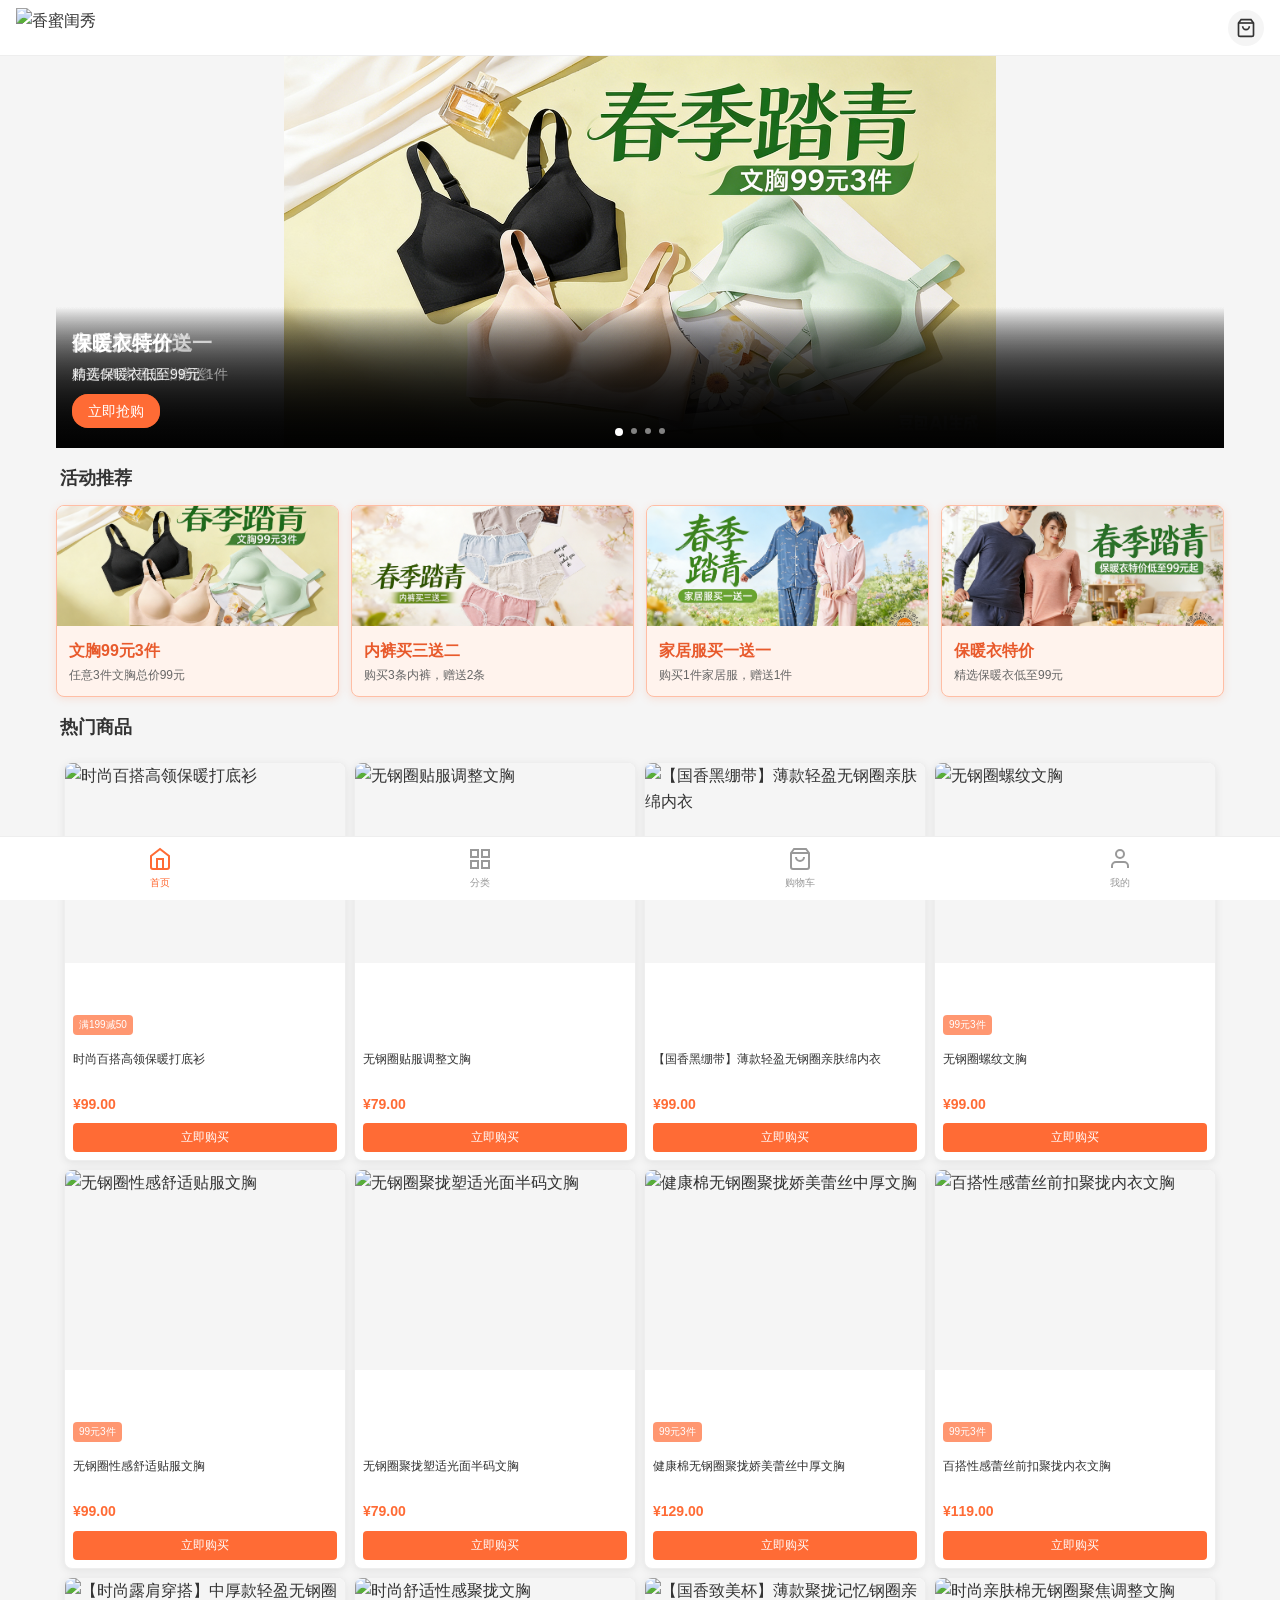
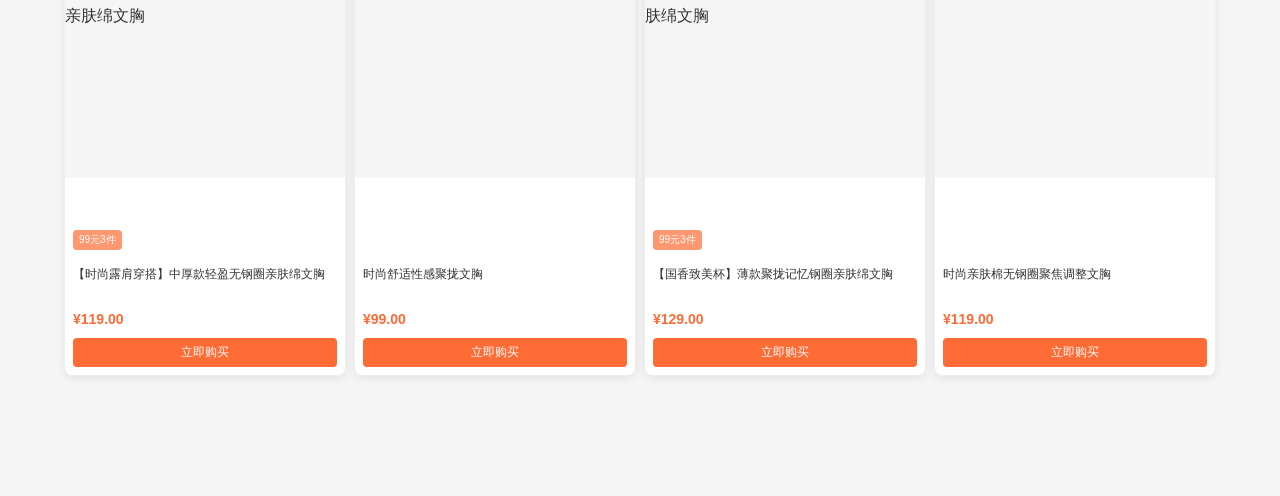
==== index.html @ a00ebb27 "新建项目 新建项目" ====
<!DOCTYPE html>
<html lang="zh-CN">
<head>
  <meta charset="UTF-8">
  <meta name="viewport" content="width=device-width, initial-scale=1.0">
  <title>香蜜闺秀 - 线上商场</title>
  <link rel="icon" href="goso_img/favicon.ico">
  <link rel="stylesheet" href="css/common.css">
</head>
<body>
  <nav class="top-nav">
    <img src="goso_img/logo.jpg" alt="香蜜闺秀" class="logo">
    <div class="cart-btn" onclick="navigateTo('cart')">
      <svg width="20" height="20" viewBox="0 0 24 24" fill="none" stroke="currentColor" stroke-width="2">
        <path d="M6 2L3 6v14a2 2 0 0 0 2 2h14a2 2 0 0 0 2-2V6l-3-4z"></path>
        <line x1="3" y1="6" x2="21" y2="6"></line>
        <path d="M16 10a4 4 0 0 1-8 0"></path>
      </svg>
      <span class="badge" style="display: none;">0</span>
    </div>
  </nav>

  <div class="container" style="margin-top: 48px; margin-bottom: 56px;">
    <div class="carousel">
      <div class="carousel-inner">
        <div class="carousel-item">
          <img src="carousel/文胸.png" alt="文胸99元3件">
          <div class="carousel-overlay">
            <div class="carousel-title">文胸99元3件</div>
            <div class="carousel-desc">任意3件文胸总价99元</div>
            <div class="carousel-btn">立即抢购</div>
          </div>
        </div>
        <div class="carousel-item">
          <img src="carousel/内裤.png" alt="内裤买三送二">
          <div class="carousel-overlay">
            <div class="carousel-title">内裤买三送二</div>
            <div class="carousel-desc">购买3条内裤，赠送2条</div>
            <div class="carousel-btn">立即抢购</div>
          </div>
        </div>
        <div class="carousel-item">
          <img src="carousel/家居服.png" alt="家居服买一送一">
          <div class="carousel-overlay">
            <div class="carousel-title">家居服买一送一</div>
            <div class="carousel-desc">购买1件家居服，赠送1件</div>
            <div class="carousel-btn">立即抢购</div>
          </div>
        </div>
        <div class="carousel-item">
          <img src="carousel/保暖衣.png" alt="保暖衣特价">
          <div class="carousel-overlay">
            <div class="carousel-title">保暖衣特价</div>
            <div class="carousel-desc">精选保暖衣低至99元</div>
            <div class="carousel-btn">立即抢购</div>
          </div>
        </div>
      </div>
      <div class="carousel-indicators">
        <div class="carousel-indicator active" data-index="0"></div>
        <div class="carousel-indicator" data-index="1"></div>
        <div class="carousel-indicator" data-index="2"></div>
        <div class="carousel-indicator" data-index="3"></div>
      </div>
    </div>

    <h2 class="section-title">活动推荐</h2>
    <div class="activity-grid">
      <div class="activity-card" onclick="navigateTo('category')">
        <img src="carousel/文胸.png" alt="文胸99元3件">
        <div class="activity-info">
          <div class="activity-name">文胸99元3件</div>
          <div class="activity-desc">任意3件文胸总价99元</div>
        </div>
      </div>
      <div class="activity-card" onclick="navigateTo('category')">
        <img src="carousel/内裤.png" alt="内裤买三送二">
        <div class="activity-info">
          <div class="activity-name">内裤买三送二</div>
          <div class="activity-desc">购买3条内裤，赠送2条</div>
        </div>
      </div>
      <div class="activity-card" onclick="navigateTo('category')">
        <img src="carousel/家居服.png" alt="家居服买一送一">
        <div class="activity-info">
          <div class="activity-name">家居服买一送一</div>
          <div class="activity-desc">购买1件家居服，赠送1件</div>
        </div>
      </div>
      <div class="activity-card" onclick="navigateTo('category')">
        <img src="carousel/保暖衣.png" alt="保暖衣特价">
        <div class="activity-info">
          <div class="activity-name">保暖衣特价</div>
          <div class="activity-desc">精选保暖衣低至99元</div>
        </div>
      </div>
    </div>

    <h2 class="section-title">热门商品</h2>
    <div class="product-grid" id="hot-products"></div>
  </div>

  <nav class="bottom-nav">
    <div class="nav-item active" data-page="index" onclick="navigateTo('index')">
      <svg class="icon" viewBox="0 0 24 24" fill="none" stroke="currentColor" stroke-width="2">
        <path d="M3 9l9-7 9 7v11a2 2 0 0 1-2 2H5a2 2 0 0 1-2-2z"></path>
        <polyline points="9 22 9 12 15 12 15 22"></polyline>
      </svg>
      <span class="text">首页</span>
    </div>
    <div class="nav-item" data-page="category" onclick="navigateTo('category')">
      <svg class="icon" viewBox="0 0 24 24" fill="none" stroke="currentColor" stroke-width="2">
        <rect x="3" y="3" width="7" height="7"></rect>
        <rect x="14" y="3" width="7" height="7"></rect>
        <rect x="14" y="14" width="7" height="7"></rect>
        <rect x="3" y="14" width="7" height="7"></rect>
      </svg>
      <span class="text">分类</span>
    </div>
    <div class="nav-item" data-page="cart" onclick="navigateTo('cart')">
      <svg class="icon" viewBox="0 0 24 24" fill="none" stroke="currentColor" stroke-width="2">
        <path d="M6 2L3 6v14a2 2 0 0 0 2 2h14a2 2 0 0 0 2-2V6l-3-4z"></path>
        <line x1="3" y1="6" x2="21" y2="6"></line>
        <path d="M16 10a4 4 0 0 1-8 0"></path>
      </svg>
      <span class="text">购物车</span>
    </div>
    <div class="nav-item" data-page="member" onclick="navigateTo('member')">
      <svg class="icon" viewBox="0 0 24 24" fill="none" stroke="currentColor" stroke-width="2">
        <path d="M20 21v-2a4 4 0 0 0-4-4H8a4 4 0 0 0-4 4v2"></path>
        <circle cx="12" cy="7" r="4"></circle>
      </svg>
      <span class="text">我的</span>
    </div>
  </nav>

  <script src="js/common.js"></script>
  <script>
    document.addEventListener('DOMContentLoaded', function() {
      const hotProductsContainer = document.getElementById('hot-products');
      const allProducts = getAllProducts();
      const tags = ['99元3件', '热销', '买一送一', '买三送二', '特价', '新品', '限时优惠', '推荐'];
      
      const hotProducts = allProducts.sort(() => 0.5 - Math.random()).slice(0, 12);
      
      hotProducts.forEach(product => {
        const hasActivity = Math.random() < 0.7;
        const activityTag = hasActivity ? `<span class="activity-tag">${getActivityTag(product.category)}</span>` : '';
        
        const productCard = document.createElement('div');
        productCard.className = 'product-card';
        productCard.innerHTML = `
          <div class="product-image-wrapper">
            <img src="${product.image}" alt="${product.name}" class="product-image">
            ${activityTag}
          </div>
          <div class="product-info">
            <div class="product-name">${product.name}</div>
            <div class="product-bottom">
              <div class="product-price">¥${product.price.toFixed(2)}</div>
              <button class="buy-btn" onclick="event.stopPropagation(); addToCart('${product.id}')">立即购买</button>
            </div>
          </div>
        `;
        productCard.addEventListener('click', () => showToast('商品详情功能开发中'));
        hotProductsContainer.appendChild(productCard);
      });
    });

    function getActivityTag(category) {
      const tags = {
        '文胸': '99元3件',
        '家居服': '买一送一',
        '内裤': '买三送二',
        '保暖衣': '满199减50'
      };
      return tags[category] || '热销';
    }

    function addToCart(productId) {
      const product = getAllProducts().find(p => p.id === productId);
      if (product) {
        addToCartCommon(product);
        showToast('已添加到购物车');
      }
    }
  </script>
</body>
</html>
---- css/common.css ----
* {
  margin: 0;
  padding: 0;
  box-sizing: border-box;
}

body {
  font-family: -apple-system, BlinkMacSystemFont, 'Segoe UI', 'PingFang SC', 'Microsoft YaHei', sans-serif;
  background-color: #f5f5f5;
  color: #333;
  line-height: 1.6;
  padding-bottom: 56px;
}

a {
  text-decoration: none;
  color: inherit;
}

img {
  max-width: 100%;
  height: auto;
  display: block;
}

.container {
  max-width: 1200px;
  margin: 0 auto;
  padding: 0 12px;
}

.top-nav {
  position: fixed;
  top: 0;
  left: 0;
  right: 0;
  height: 48px;
  background: #fff;
  border-bottom: 1px solid #eee;
  z-index: 1000;
  display: flex;
  align-items: center;
  justify-content: space-between;
  padding: 0 12px;
}

.top-nav .logo {
  height: 32px;
  width: auto;
}

.top-nav .search-btn {
  width: 36px;
  height: 36px;
  display: flex;
  align-items: center;
  justify-content: center;
  border-radius: 50%;
  background: #f5f5f5;
  cursor: pointer;
}

.top-nav .cart-btn {
  width: 36px;
  height: 36px;
  display: flex;
  align-items: center;
  justify-content: center;
  border-radius: 50%;
  background: #f5f5f5;
  cursor: pointer;
  position: relative;
}

.top-nav .cart-btn .badge {
  position: absolute;
  top: -4px;
  right: -4px;
  min-width: 16px;
  height: 16px;
  background: #f44336;
  color: #fff;
  font-size: 10px;
  font-weight: 600;
  border-radius: 8px;
  display: flex;
  align-items: center;
  justify-content: center;
  padding: 0 4px;
}

.bottom-nav {
  position: fixed;
  bottom: 0;
  left: 0;
  right: 0;
  height: 56px;
  background: #fff;
  border-top: 1px solid #eee;
  z-index: 1000;
  display: flex;
  align-items: center;
  padding-bottom: env(safe-area-inset-bottom);
}

.bottom-nav .nav-item {
  flex: 1;
  display: flex;
  flex-direction: column;
  align-items: center;
  justify-content: center;
  height: 100%;
  cursor: pointer;
  color: #999;
  transition: all 0.3s;
}

.bottom-nav .nav-item.active {
  color: #ff6b35;
}

.bottom-nav .nav-item .icon {
  width: 24px;
  height: 24px;
  margin-bottom: 4px;
}

.bottom-nav .nav-item .text {
  font-size: 10px;
  font-weight: 400;
}

.carousel {
  position: relative;
  width: 100%;
  height: 200px;
  overflow: hidden;
  margin-bottom: 16px;
}

.carousel .carousel-inner {
  display: flex;
  transition: transform 0.3s ease;
}

.carousel .carousel-item {
  min-width: 100%;
  height: 200px;
}

.carousel .carousel-item img {
  width: 100%;
  height: 100%;
  object-fit: contain;
}

.carousel .carousel-overlay {
  position: absolute;
  bottom: 0;
  left: 0;
  right: 0;
  background: linear-gradient(to top, rgba(0, 0, 0, 0.7), transparent);
  padding: 20px 16px;
  color: #fff;
}

.carousel .carousel-title {
  font-size: 20px;
  font-weight: 600;
  margin-bottom: 4px;
}

.carousel .carousel-desc {
  font-size: 14px;
  margin-bottom: 8px;
  opacity: 0.9;
}

.carousel .carousel-btn {
  display: inline-block;
  padding: 6px 16px;
  background: #ff6b35;
  color: #fff;
  border: none;
  border-radius: 16px;
  font-size: 14px;
  font-weight: 500;
  cursor: pointer;
  transition: background 0.3s;
}

.carousel .carousel-btn:hover {
  background: #e85a2c;
}

.carousel .carousel-indicators {
  position: absolute;
  bottom: 12px;
  left: 50%;
  transform: translateX(-50%);
  display: flex;
  gap: 8px;
}

.carousel .carousel-indicator {
  width: 6px;
  height: 6px;
  border-radius: 50%;
  background: rgba(255, 255, 255, 0.5);
  cursor: pointer;
  transition: all 0.3s;
}

.carousel .carousel-indicator.active {
  width: 8px;
  height: 8px;
  background: #fff;
}

.section-title {
  font-size: 18px;
  font-weight: 600;
  color: #333;
  margin: 16px 0 12px;
  padding: 0 4px;
}

.activity-grid {
  display: grid;
  grid-template-columns: repeat(2, 1fr);
  gap: 12px;
  margin-bottom: 16px;
}

.activity-card {
  background: #fff3ed;
  border: 1px solid #ffbea5;
  border-radius: 8px;
  overflow: hidden;
  box-shadow: 0 2px 8px rgba(255, 107, 53, 0.15);
  cursor: pointer;
  transition: all 0.3s;
}

.activity-card:active {
  transform: scale(0.98);
}

.activity-card img {
  width: 100%;
  height: 120px;
  object-fit: cover;
}

.activity-card .activity-info {
  padding: 12px;
}

.activity-card .activity-name {
  font-size: 16px;
  font-weight: 600;
  color: #e85a2c;
  margin-bottom: 4px;
}

.activity-card .activity-desc {
  font-size: 12px;
  color: #666;
  line-height: 1.4;
}

.product-grid {
  flex: 1;
  overflow-y: auto;
  padding: 8px;
  display: grid;
  grid-template-columns: repeat(4, 1fr);
  gap: 8px;
  margin-bottom: 16px;
}

.product-card {
  background: #fff;
  border: 1px solid #eee;
  border-radius: 8px;
  overflow: hidden;
  box-shadow: 0 2px 8px rgba(0, 0, 0, 0.08);
  cursor: pointer;
  transition: all 0.3s;
  display: flex;
  flex-direction: column;
}

.product-card:active {
  transform: scale(0.98);
}

.product-card .product-image {
  width: 100%;
  aspect-ratio: 1 / 1;
  min-height: 120px;
  object-fit: cover;
  background: #f5f5f5;
  flex-shrink: 0;
}

.product-card .product-image-wrapper {
  position: relative;
  width: 100%;
  aspect-ratio: 1 / 1;
  min-height: 120px;
  overflow: hidden;
}

.product-card .product-info {
  padding: 8px;
  display: flex;
  flex-direction: column;
  gap: 8px;
  flex: 1;
}

.product-card .product-name {
  font-size: 12px;
  color: #333;
  display: -webkit-box;
  -webkit-line-clamp: 2;
  -webkit-box-orient: vertical;
  overflow: hidden;
  line-height: 1.4;
  min-height: 34px;
}

.product-card .activity-tag {
  position: absolute;
  bottom: 8px;
  left: 8px;
  display: inline-block;
  background: rgba(255, 107, 53, 0.7);
  color: #fff;
  font-size: 10px;
  font-weight: 500;
  padding: 2px 6px;
  border-radius: 4px;
}

.product-card .product-bottom {
  display: flex;
  flex-direction: column;
  gap: 8px;
  margin-top: auto;
}

.product-card .product-price {
  font-size: 14px;
  font-weight: 600;
  color: #ff6b35;
}

.product-card .buy-btn {
  padding: 6px 12px;
  background: #ff6b35;
  color: #fff;
  border: none;
  border-radius: 4px;
  font-size: 12px;
  font-weight: 500;
  cursor: pointer;
  white-space: nowrap;
  width: 100%;
}

.product-card .buy-btn:active {
  transform: scale(0.98);
}

.category-tabs {
  display: flex;
  overflow-x: auto;
  background: #fff;
  padding: 12px 12px 0;
  border-bottom: 1px solid #eee;
  margin-bottom: 12px;
  scrollbar-width: none;
}

.category-tabs::-webkit-scrollbar {
  display: none;
}

.category-tab {
  flex-shrink: 0;
  padding: 8px 16px;
  font-size: 14px;
  color: #666;
  border-radius: 20px;
  cursor: pointer;
  margin-right: 8px;
  transition: all 0.3s;
}

.category-tab.active {
  background: #ff6b35;
  color: #fff;
}

.filter-bar {
  background: #fff;
  padding: 12px;
  display: flex;
  gap: 8px;
  margin-bottom: 12px;
  flex-wrap: wrap;
}

.filter-btn {
  padding: 6px 12px;
  background: #f5f5f5;
  color: #666;
  border: none;
  border-radius: 16px;
  font-size: 12px;
  cursor: pointer;
  transition: all 0.3s;
}

.filter-btn.active {
  background: #ff6b35;
  color: #fff;
}

.cart-item {
  background: #fff;
  border-radius: 8px;
  padding: 12px;
  margin-bottom: 12px;
  display: flex;
  gap: 12px;
  box-shadow: 0 2px 8px rgba(0, 0, 0, 0.08);
}

.cart-item .cart-image {
  width: 80px;
  height: 80px;
  border-radius: 8px;
  object-fit: cover;
  background: #f5f5f5;
}

.cart-item .cart-info {
  flex: 1;
  display: flex;
  flex-direction: column;
}

.cart-item .cart-name {
  font-size: 14px;
  color: #333;
  margin-bottom: 8px;
  display: -webkit-box;
  -webkit-line-clamp: 2;
  -webkit-box-orient: vertical;
  overflow: hidden;
  line-height: 1.4;
}

.cart-item .cart-price {
  font-size: 16px;
  font-weight: 600;
  color: #ff6b35;
  margin-bottom: 8px;
}

.cart-item .cart-actions {
  display: flex;
  justify-content: space-between;
  align-items: center;
}

.cart-item .quantity-control {
  display: flex;
  align-items: center;
  gap: 8px;
}

.cart-item .quantity-btn {
  width: 28px;
  height: 28px;
  border: 1px solid #ddd;
  background: #fff;
  border-radius: 4px;
  font-size: 16px;
  cursor: pointer;
  display: flex;
  align-items: center;
  justify-content: center;
  color: #666;
}

.cart-item .quantity-display {
  font-size: 14px;
  color: #333;
  min-width: 32px;
  text-align: center;
}

.cart-item .delete-btn {
  width: 28px;
  height: 28px;
  border: none;
  background: #f44336;
  border-radius: 4px;
  color: #fff;
  font-size: 14px;
  cursor: pointer;
  display: flex;
  align-items: center;
  justify-content: center;
}

.cart-summary {
  background: #fff;
  border-radius: 8px;
  padding: 16px;
  margin-bottom: 16px;
  box-shadow: 0 2px 8px rgba(0, 0, 0, 0.08);
}

.cart-summary .summary-row {
  display: flex;
  justify-content: space-between;
  margin-bottom: 8px;
  font-size: 14px;
  color: #666;
}

.cart-summary .summary-row.total {
  font-size: 16px;
  font-weight: 600;
  color: #333;
  margin-top: 12px;
  padding-top: 12px;
  border-top: 1px solid #eee;
}

.cart-summary .summary-row.total .price {
  color: #ff6b35;
  font-size: 20px;
}

.checkout-btn {
  width: 100%;
  height: 48px;
  background: #ff6b35;
  color: #fff;
  border: none;
  border-radius: 6px;
  font-size: 16px;
  font-weight: 500;
  cursor: pointer;
  box-shadow: 0 2px 8px rgba(255, 107, 53, 0.3);
  transition: all 0.3s;
}

.checkout-btn:active {
  background: #e85a2c;
  transform: scale(0.98);
}

.checkout-btn:disabled {
  background: #ffbea5;
  cursor: not-allowed;
}

.user-info {
  background: linear-gradient(135deg, #ff6b35 0%, #e85a2c 100%);
  border-radius: 8px;
  padding: 24px;
  margin: 16px 12px;
  display: flex;
  align-items: center;
  gap: 16px;
}

.user-info .avatar {
  width: 64px;
  height: 64px;
  border-radius: 50%;
  background: #fff;
  display: flex;
  align-items: center;
  justify-content: center;
  font-size: 24px;
  color: #ff6b35;
}

.user-info .user-details {
  flex: 1;
}

.user-info .user-name {
  font-size: 18px;
  font-weight: 600;
  color: #fff;
  margin-bottom: 4px;
}

.user-info .user-level {
  font-size: 14px;
  color: rgba(255, 255, 255, 0.9);
}

.menu-grid {
  display: grid;
  grid-template-columns: repeat(4, 1fr);
  gap: 12px;
  padding: 0 12px;
  margin-bottom: 16px;
}

.menu-item {
  background: #fff;
  border-radius: 8px;
  padding: 16px 8px;
  text-align: center;
  cursor: pointer;
  transition: all 0.3s;
  box-shadow: 0 2px 8px rgba(0, 0, 0, 0.08);
}

.menu-item:active {
  transform: scale(0.98);
}

.menu-item .menu-icon {
  width: 32px;
  height: 32px;
  margin: 0 auto 8px;
  color: #ff6b35;
}

.menu-item .menu-text {
  font-size: 12px;
  color: #333;
}

.order-list {
  padding: 0 12px;
}

.order-item {
  background: #fff;
  border-radius: 8px;
  padding: 12px;
  margin-bottom: 12px;
  box-shadow: 0 2px 8px rgba(0, 0, 0, 0.08);
}

.order-item .order-header {
  display: flex;
  justify-content: space-between;
  align-items: center;
  margin-bottom: 12px;
  padding-bottom: 12px;
  border-bottom: 1px solid #eee;
}

.order-item .order-id {
  font-size: 12px;
  color: #999;
}

.order-item .order-status {
  font-size: 12px;
  padding: 2px 8px;
  border-radius: 4px;
}

.order-item .order-status.pending {
  background: #fff3ed;
  color: #ff6b35;
}

.order-item .order-status.completed {
  background: #e8f5e9;
  color: #4caf50;
}

.order-item .order-status.cancelled {
  background: #ffebee;
  color: #f44336;
}

.order-item .order-products {
  display: flex;
  gap: 8px;
  margin-bottom: 12px;
}

.order-item .order-product {
  width: 60px;
  height: 60px;
  border-radius: 4px;
  object-fit: cover;
  background: #f5f5f5;
}

.order-item .order-footer {
  display: flex;
  justify-content: space-between;
  align-items: center;
}

.order-item .order-amount {
  font-size: 16px;
  font-weight: 600;
  color: #ff6b35;
}

.order-item .order-actions {
  display: flex;
  gap: 8px;
}

.order-item .order-btn {
  padding: 6px 12px;
  background: #f5f5f5;
  color: #666;
  border: none;
  border-radius: 4px;
  font-size: 12px;
  cursor: pointer;
}

.order-item .order-btn.primary {
  background: #ff6b35;
  color: #fff;
}

.empty-state {
  text-align: center;
  padding: 48px 24px;
}

.empty-state .empty-icon {
  width: 80px;
  height: 80px;
  margin: 0 auto 16px;
  color: #ccc;
}

.empty-state .empty-text {
  font-size: 14px;
  color: #999;
  margin-bottom: 16px;
}

.empty-state .empty-btn {
  padding: 12px 24px;
  background: #ff6b35;
  color: #fff;
  border: none;
  border-radius: 6px;
  font-size: 14px;
  font-weight: 500;
  cursor: pointer;
}

.toast {
  position: fixed;
  bottom: 100px;
  left: 50%;
  transform: translateX(-50%);
  background: rgba(0, 0, 0, 0.8);
  color: #fff;
  padding: 12px 24px;
  border-radius: 8px;
  font-size: 14px;
  z-index: 2000;
  animation: fadeIn 0.3s ease;
}

@keyframes fadeIn {
  from {
    opacity: 0;
    transform: translateX(-50%) translateY(10px);
  }
  to {
    opacity: 1;
    transform: translateX(-50%) translateY(0);
  }
}

.loading {
  text-align: center;
  padding: 24px;
  color: #999;
  font-size: 14px;
}

@media (min-width: 768px) {
  .container {
    padding: 0 16px;
  }
  
  .top-nav {
    height: 56px;
    padding: 0 16px;
  }
  
  .top-nav .logo {
    height: 40px;
  }
  
  .bottom-nav {
    height: 64px;
  }
  
  .carousel {
    height: 300px;
  }
  
  .carousel .carousel-item {
    height: 300px;
  }
  
  .activity-grid {
    grid-template-columns: repeat(4, 1fr);
  }
  
  .product-grid {
    grid-template-columns: repeat(4, 1fr);
  }
  
  .product-card .product-image {
    height: 200px;
  }
}

@media (min-width: 1024px) {
  .container {
    max-width: 1200px;
  }
  
  .carousel {
    height: 400px;
  }
  
  .carousel .carousel-item {
    height: 400px;
  }
}

.member-header {
  background: linear-gradient(135deg, #ff6b35 0%, #e85a2c 100%);
  border-radius: 8px;
  padding: 24px;
  margin: 16px 12px;
  display: flex;
  align-items: center;
  gap: 16px;
}

.member-header .avatar {
  width: 64px;
  height: 64px;
  border-radius: 50%;
  background: #fff;
  display: flex;
  align-items: center;
  justify-content: center;
  font-size: 24px;
  color: #ff6b35;
}

.member-header .member-info {
  flex: 1;
}

.member-header .member-name {
  font-size: 18px;
  font-weight: 600;
  color: #fff;
  margin-bottom: 8px;
}

.member-header .member-level {
  font-size: 14px;
  color: rgba(255, 255, 255, 0.9);
  margin-bottom: 12px;
}

.member-header .level-progress {
  background: rgba(255, 255, 255, 0.2);
  border-radius: 10px;
  height: 8px;
  overflow: hidden;
  margin-top: 8px;
}

.member-header .progress-bar {
  background: #fff;
  height: 100%;
  border-radius: 10px;
  transition: width 0.3s ease;
}

.member-header .upgrade-tip {
  font-size: 12px;
  color: rgba(255, 255, 255, 0.8);
  margin-top: 8px;
}

.member-assets {
  background: #fff;
  border-radius: 8px;
  padding: 16px;
  margin: 0 12px 16px;
  box-shadow: 0 2px 8px rgba(0, 0, 0, 0.08);
}

.member-assets .assets-title {
  font-size: 16px;
  font-weight: 600;
  color: #333;
  margin-bottom: 16px;
}

.member-assets .assets-grid {
  display: grid;
  grid-template-columns: repeat(4, 1fr);
  gap: 8px;
}

.member-assets .asset-item {
  text-align: center;
  padding: 12px;
  background: #f9f9f9;
  border-radius: 8px;
  cursor: pointer;
  transition: all 0.3s;
}

.member-assets .asset-item:active {
  transform: scale(0.98);
}

.member-assets .asset-icon {
  width: 36px;
  height: 36px;
  margin: 0 auto 8px;
  background: #ff6b35;
  border-radius: 50%;
  display: flex;
  align-items: center;
  justify-content: center;
  color: #fff;
  font-size: 16px;
  font-weight: 600;
}

.member-assets .asset-name {
  font-size: 12px;
  color: #666;
  margin-bottom: 4px;
}

.member-assets .asset-value {
  font-size: 16px;
  font-weight: 600;
  color: #ff6b35;
}

.coupon-countdown {
  background: linear-gradient(135deg, #ff6b35 0%, #e85a2c 100%);
  border-radius: 8px;
  padding: 12px;
  margin: 0 12px 16px;
  box-shadow: 0 2px 8px rgba(255, 107, 53, 0.3);
  display: flex;
  align-items: center;
  justify-content: space-between;
  gap: 8px;
  flex-wrap: nowrap;
}

.coupon-countdown .coupon-info {
  display: flex;
  align-items: center;
  gap: 8px;
  flex: 1;
  min-width: 0;
}

.coupon-countdown .coupon-title {
  font-size: 12px;
  font-weight: 500;
  color: #fff;
  white-space: nowrap;
  flex-shrink: 0;
}

.coupon-countdown .coupon-amount {
  font-size: 18px;
  font-weight: 700;
  color: #fff;
  white-space: nowrap;
  flex-shrink: 0;
}

.coupon-countdown .coupon-desc {
  font-size: 12px;
  color: rgba(255, 255, 255, 0.9);
  font-weight: 500;
  white-space: nowrap;
  overflow: hidden;
  text-overflow: ellipsis;
  flex: 1;
  min-width: 0;
}

.coupon-countdown #coupon-countdown {
  font-weight: 600;
  color: #fff;
  margin: 0 2px;
}

.coupon-countdown .use-btn {
  padding: 4px 12px;
  background: #fff;
  color: #ff6b35;
  border: none;
  border-radius: 4px;
  font-size: 12px;
  font-weight: 500;
  cursor: pointer;
  box-shadow: 0 2px 8px rgba(255, 255, 255, 0.3);
  white-space: nowrap;
  flex-shrink: 0;
  transition: all 0.3s;
}

.coupon-countdown .use-btn:active {
  transform: scale(0.98);
}

.member-benefits {
  background: #fff;
  border-radius: 8px;
  padding: 16px;
  margin: 0 12px 16px;
  box-shadow: 0 2px 8px rgba(0, 0, 0, 0.08);
}

.member-benefits .benefits-title {
  font-size: 16px;
  font-weight: 600;
  color: #333;
  margin-bottom: 12px;
}

.member-benefits .benefits-list {
  display: grid;
  grid-template-columns: repeat(4, 1fr);
  gap: 8px;
}

.member-benefits .benefit-item {
  display: flex;
  align-items: center;
  gap: 6px;
  padding: 10px;
  background: #f9f9f9;
  border-radius: 8px;
}

.member-benefits .benefit-icon {
  width: 20px;
  height: 20px;
  color: #ff6b35;
  flex-shrink: 0;
}

.member-benefits .benefit-text {
  font-size: 12px;
  color: #333;
  line-height: 1.2;
}

.order-tabs {
  display: flex;
  background: #fff;
  padding: 12px;
  border-bottom: 1px solid #eee;
  margin-bottom: 12px;
  overflow-x: auto;
  scrollbar-width: none;
}

.order-tabs::-webkit-scrollbar {
  display: none;
}

.order-tab {
  flex-shrink: 0;
  padding: 8px 16px;
  font-size: 14px;
  color: #666;
  border-radius: 20px;
  cursor: pointer;
  margin-right: 8px;
  transition: all 0.3s;
}

.order-tab.active {
  background: #ff6b35;
  color: #fff;
}

.signin-float-btn {
  position: fixed;
  bottom: 80px;
  right: 12px;
  width: 56px;
  height: 56px;
  background: linear-gradient(135deg, #ff6b35 0%, #e85a2c 100%);
  border-radius: 50%;
  display: flex;
  align-items: center;
  justify-content: center;
  box-shadow: 0 4px 12px rgba(255, 107, 53, 0.4);
  cursor: pointer;
  z-index: 1001;
  transition: all 0.3s;
}

.signin-float-btn:active {
  transform: scale(0.95);
}

.signin-float-btn .btn-icon {
  width: 28px;
  height: 28px;
  color: #fff;
}

.signin-float-btn .signin-text {
  font-size: 28px;
  font-weight: 600;
  color: #fff;
  line-height: 1;
}

.signin-modal {
  position: fixed;
  top: 0;
  left: 0;
  right: 0;
  bottom: 0;
  background: rgba(0, 0, 0, 0.6);
  z-index: 2000;
  display: none;
  align-items: center;
  justify-content: center;
}

.signin-modal.show {
  display: flex;
}

.signin-modal .modal-content {
  background: #fff;
  border-radius: 12px;
  width: 90%;
  max-width: 400px;
  max-height: 80vh;
  overflow-y: auto;
  box-shadow: 0 4px 20px rgba(0, 0, 0, 0.3);
}

.signin-modal .modal-header {
  padding: 16px;
  border-bottom: 1px solid #eee;
  display: flex;
  justify-content: space-between;
  align-items: center;
}

.signin-modal .modal-title {
  font-size: 18px;
  font-weight: 600;
  color: #333;
}

.signin-modal .close-btn {
  width: 32px;
  height: 32px;
  border: none;
  background: #f5f5f5;
  border-radius: 50%;
  cursor: pointer;
  display: flex;
  align-items: center;
  justify-content: center;
  color: #666;
}

.signin-modal .modal-body {
  padding: 16px;
}

.signin-modal .signin-info {
  text-align: center;
  margin-bottom: 16px;
}

.signin-modal .signin-days {
  font-size: 48px;
  font-weight: 600;
  color: #ff6b35;
  margin-bottom: 8px;
}

.signin-modal .signin-label {
  font-size: 14px;
  color: #666;
  margin-bottom: 16px;
}

.signin-modal .calendar-grid {
  display: grid;
  grid-template-columns: repeat(7, 1fr);
  gap: 8px;
  margin-bottom: 16px;
}

.signin-modal .calendar-day {
  width: 36px;
  height: 36px;
  display: flex;
  align-items: center;
  justify-content: center;
  border-radius: 50%;
  font-size: 12px;
  color: #666;
  background: #f5f5f5;
}

.signin-modal .calendar-day.signed {
  background: #ff6b35;
  color: #fff;
}

.signin-modal .calendar-day.today {
  border: 2px solid #ff6b35;
}

.signin-modal .calendar-day.signed.today {
  background: #ff6b35;
  color: #fff;
  border: 2px solid #e85a2c;
}

.signin-modal .reward-info {
  background: #fff3ed;
  border: 1px solid #ffbea5;
  border-radius: 8px;
  padding: 12px;
  margin-bottom: 16px;
}

.signin-modal .reward-title {
  font-size: 14px;
  font-weight: 600;
  color: #e85a2c;
  margin-bottom: 8px;
}

.signin-modal .reward-desc {
  font-size: 12px;
  color: #666;
}

.signin-modal .signin-btn {
  width: 100%;
  height: 48px;
  background: #ff6b35;
  color: #fff;
  border: none;
  border-radius: 6px;
  font-size: 16px;
  font-weight: 500;
  cursor: pointer;
  box-shadow: 0 2px 8px rgba(255, 107, 53, 0.3);
  transition: all 0.3s;
}

.signin-modal .signin-btn:active {
  transform: scale(0.98);
}

.signin-modal .signin-btn:disabled {
  background: #ffbea5;
  cursor: not-allowed;
}

.category-layout {
  display: flex;
  min-height: calc(100vh - 104px);
}

.category-sidebar {
  width: 100px;
  background: #f5f5f5;
  overflow-y: auto;
  flex-shrink: 0;
  position: sticky;
  top: 48px;
  height: calc(100vh - 104px);
}

.sidebar-item {
  padding: 16px 12px;
  font-size: 14px;
  color: #666;
  text-align: center;
  cursor: pointer;
  transition: all 0.3s;
  border-left: 3px solid transparent;
}

.sidebar-item.active {
  background: #fff;
  color: #ff6b35;
  border-left-color: #ff6b35;
  font-weight: 500;
}

.category-main {
  flex: 1;
  display: flex;
  flex-direction: column;
  background: #fff;
}

.category-search {
  padding: 12px;
  border-bottom: 1px solid #eee;
  display: flex;
  gap: 8px;
}

.search-input-wrapper {
  flex: 0 0 80%;
  display: flex;
  align-items: center;
  background: #f5f5f5;
  border-radius: 20px;
  padding: 8px 12px;
}

.search-icon {
  color: #999;
  margin-right: 8px;
  flex-shrink: 0;
}

.search-input {
  flex: 1;
  border: none;
  background: transparent;
  font-size: 14px;
  color: #333;
  outline: none;
}

.search-input::placeholder {
  color: #999;
}

.search-btn-action {
  flex: 0 0 20%;
  height: 36px;
  background: #ff6b35;
  color: #fff;
  border: none;
  border-radius: 18px;
  font-size: 14px;
  font-weight: 500;
  cursor: pointer;
  transition: all 0.3s;
  white-space: nowrap;
}

.search-btn-action:active {
  transform: scale(0.98);
}

.filter-bar {
  display: flex;
  gap: 8px;
  padding: 12px;
  border-bottom: 1px solid #eee;
  overflow-x: auto;
  flex-shrink: 0;
}

.filter-btn {
  flex-shrink: 0;
  padding: 6px 12px;
  background: #f5f5f5;
  border: none;
  border-radius: 16px;
  font-size: 12px;
  color: #666;
  cursor: pointer;
  transition: all 0.3s;
}

.filter-btn.active {
  background: #ff6b35;
  color: #fff;
}

.filter-btn:active {
  transform: scale(0.98);
}

.empty-state {
  grid-column: 1 / -1;
  text-align: center;
  padding: 40px 20px;
  color: #999;
  font-size: 14px;
}

.member-header {
  background: linear-gradient(135deg, #ff6b35 0%, #ff8c61 100%);
  padding: 24px 16px;
  display: flex;
  align-items: center;
  gap: 16px;
  border-radius: 0 0 16px 16px;
  margin: -16px -16px 16px -16px;
}

.member-header .avatar {
  width: 64px;
  height: 64px;
  background: rgba(255, 255, 255, 0.2);
  border-radius: 50%;
  display: flex;
  align-items: center;
  justify-content: center;
  color: #fff;
}

.member-header .member-info {
  flex: 1;
}

.member-header .member-name {
  font-size: 18px;
  font-weight: 600;
  color: #fff;
  margin-bottom: 4px;
}

.member-header .member-level {
  font-size: 14px;
  color: rgba(255, 255, 255, 0.9);
  margin-bottom: 4px;
}

.member-header .member-points {
  font-size: 12px;
  color: rgba(255, 255, 255, 0.8);
}

.progress-section {
  background: #fff;
  padding: 16px;
  border-radius: 8px;
  margin-bottom: 16px;
}

.progress-info {
  display: flex;
  justify-content: space-between;
  margin-bottom: 8px;
  font-size: 12px;
  color: #666;
}

.progress-bar {
  height: 8px;
  background: #f5f5f5;
  border-radius: 4px;
  overflow: hidden;
  margin-bottom: 8px;
}

.progress-fill {
  height: 100%;
  background: linear-gradient(90deg, #ff6b35 0%, #ff8c61 100%);
  border-radius: 4px;
  transition: width 0.3s;
}

.upgrade-hint {
  font-size: 12px;
  color: #999;
  text-align: center;
}

.member-benefits {
  background: #fff;
  padding: 16px;
  border-radius: 8px;
  margin-bottom: 16px;
}

.benefits-title {
  font-size: 16px;
  font-weight: 600;
  color: #333;
  margin-bottom: 12px;
}

.benefits-list {
  display: grid;
  grid-template-columns: repeat(4, 1fr);
  gap: 8px;
}

.benefit-item {
  display: flex;
  align-items: center;
  gap: 8px;
  padding: 12px;
  background: #f9f9f9;
  border-radius: 8px;
}

.benefit-item svg {
  width: 20px;
  height: 20px;
  color: #ff6b35;
  flex-shrink: 0;
}

.benefit-item span {
  font-size: 12px;
  color: #666;
  flex: 1;
}

.member-assets {
  background: #fff;
  padding: 16px;
  border-radius: 8px;
  margin-bottom: 16px;
}

.assets-title {
  font-size: 16px;
  font-weight: 600;
  color: #333;
  margin-bottom: 12px;
}

.assets-list {
  display: grid;
  grid-template-columns: repeat(4, 1fr);
  gap: 8px;
}

.asset-item {
  display: flex;
  flex-direction: column;
  align-items: center;
  gap: 8px;
  padding: 12px;
  background: #f9f9f9;
  border-radius: 8px;
}

.asset-icon {
  width: 36px;
  height: 36px;
  background: linear-gradient(135deg, #ff6b35 0%, #ff8c61 100%);
  border-radius: 8px;
  display: flex;
  align-items: center;
  justify-content: center;
  font-size: 16px;
  font-weight: 600;
  color: #fff;
}

.asset-value {
  font-size: 16px;
  font-weight: 600;
  color: #ff6b35;
}

.asset-name {
  font-size: 12px;
  color: #666;
  text-align: center;
}

.coupon-section {
  background: #fff;
  padding: 16px;
  border-radius: 8px;
  margin-bottom: 16px;
}

.coupon-card {
  display: flex;
  align-items: center;
  justify-content: space-between;
  gap: 12px;
  background: linear-gradient(135deg, #ff6b35 0%, #ff8c61 100%);
  border-radius: 8px;
  padding: 12px 16px;
}

.coupon-title {
  font-size: 14px;
  color: #fff;
  font-weight: 500;
}

.coupon-amount {
  font-size: 24px;
  font-weight: 700;
  color: #fff;
}

.coupon-countdown {
  font-size: 14px;
  color: rgba(255, 255, 255, 0.9);
  font-weight: 500;
}

.coupon-btn {
  padding: 6px 16px;
  background: #fff;
  color: #ff6b35;
  border: none;
  border-radius: 4px;
  font-size: 14px;
  font-weight: 600;
  cursor: pointer;
  white-space: nowrap;
}

.coupon-btn:active {
  transform: scale(0.98);
}

.coupon-condition {
  font-size: 12px;
  color: rgba(255, 255, 255, 0.9);
}

.coupon-right {
  flex: 1;
  padding: 16px;
  display: flex;
  flex-direction: column;
  justify-content: space-between;
}

.coupon-title {
  font-size: 16px;
  font-weight: 600;
  color: #fff;
  margin-bottom: 8px;
}

.coupon-countdown {
  font-size: 14px;
  color: rgba(255, 255, 255, 0.9);
  margin-bottom: 12px;
}

.coupon-btn {
  align-self: flex-start;
  padding: 6px 16px;
  background: #fff;
  color: #ff6b35;
  border: none;
  border-radius: 4px;
  font-size: 14px;
  font-weight: 500;
  cursor: pointer;
  transition: all 0.3s;
}

.coupon-btn:active {
  transform: scale(0.98);
}

.order-tabs {
  display: flex;
  gap: 8px;
  margin-bottom: 16px;
  overflow-x: auto;
  padding-bottom: 8px;
}

.order-tab {
  flex-shrink: 0;
  padding: 8px 16px;
  background: #f5f5f5;
  border-radius: 20px;
  font-size: 14px;
  color: #666;
  cursor: pointer;
  transition: all 0.3s;
}

.order-tab.active {
  background: #ff6b35;
  color: #fff;
}

.order-tab:active {
  transform: scale(0.98);
}

.order-list {
  display: grid;
  grid-template-columns: repeat(4, 1fr);
  gap: 8px;
  margin-bottom: 16px;
}

.order-item {
  background: #fff;
  border-radius: 8px;
  padding: 16px 12px;
  box-shadow: 0 2px 8px rgba(0, 0, 0, 0.08);
  display: flex;
  flex-direction: column;
  align-items: center;
  gap: 8px;
  cursor: pointer;
  transition: all 0.3s;
}

.order-item:active {
  transform: scale(0.98);
}

.order-item svg {
  width: 32px;
  height: 32px;
  color: #ff6b35;
}

.order-count {
  font-size: 20px;
  font-weight: 600;
  color: #ff6b35;
}

.order-label {
  font-size: 12px;
  color: #666;
  text-align: center;
}

.menu-grid {
  display: grid;
  grid-template-columns: repeat(4, 1fr);
  gap: 16px;
  padding: 16px;
  background: #fff;
  border-radius: 8px;
}

.menu-item {
  display: flex;
  flex-direction: column;
  align-items: center;
  gap: 8px;
  cursor: pointer;
  transition: all 0.3s;
}

.menu-item:active {
  transform: scale(0.98);
}

.menu-icon {
  width: 32px;
  height: 32px;
  color: #666;
}

.menu-text {
  font-size: 12px;
  color: #666;
}

.signin-float-btn {
  position: fixed;
  bottom: 80px;
  right: 16px;
  width: 56px;
  height: 56px;
  background: linear-gradient(135deg, #ff6b35 0%, #ff8c61 100%);
  border-radius: 50%;
  display: flex;
  align-items: center;
  justify-content: center;
  color: #fff;
  box-shadow: 0 4px 12px rgba(255, 107, 53, 0.4);
  cursor: pointer;
  transition: all 0.3s;
  z-index: 1000;
}

.signin-float-btn:active {
  transform: scale(0.95);
}

.signin-modal {
  position: fixed;
  top: 0;
  left: 0;
  right: 0;
  bottom: 0;
  background: rgba(0, 0, 0, 0.6);
  z-index: 2000;
  display: none;
  align-items: center;
  justify-content: center;
}

.signin-modal.show {
  display: flex;
}

.signin-modal-content {
  background: #fff;
  border-radius: 12px;
  width: 90%;
  max-width: 400px;
  max-height: 80vh;
  overflow-y: auto;
  box-shadow: 0 4px 20px rgba(0, 0, 0, 0.3);
}

.signin-modal-header {
  padding: 16px;
  border-bottom: 1px solid #eee;
  display: flex;
  justify-content: space-between;
  align-items: center;
}

.signin-title {
  font-size: 18px;
  font-weight: 600;
  color: #333;
}

.signin-close {
  width: 32px;
  height: 32px;
  border: none;
  background: #f5f5f5;
  border-radius: 50%;
  display: flex;
  align-items: center;
  justify-content: center;
  cursor: pointer;
  transition: all 0.3s;
}

.signin-close:active {
  transform: scale(0.95);
}

.signin-streak-info {
  padding: 16px;
  text-align: center;
  background: #fff7ed;
}

.streak-count {
  font-size: 14px;
  color: #666;
  margin-bottom: 8px;
}

.streak-count .streak-days {
  font-size: 20px;
  font-weight: 600;
  color: #ff6b35;
}

.next-reward {
  font-size: 12px;
  color: #999;
}

.next-reward .next-days {
  font-size: 16px;
  font-weight: 600;
  color: #ff6b35;
}

.signin-calendar {
  padding: 16px;
}

.calendar-header {
  display: grid;
  grid-template-columns: repeat(7, 1fr);
  gap: 4px;
  margin-bottom: 8px;
}

.calendar-day {
  text-align: center;
  font-size: 12px;
  font-weight: 600;
  color: #999;
  padding: 8px 0;
}

.calendar-body {
  display: grid;
  grid-template-columns: repeat(7, 1fr);
  gap: 4px;
}

.calendar-cell {
  text-align: center;
  font-size: 14px;
  color: #333;
  padding: 8px 0;
  border-radius: 4px;
  transition: all 0.3s;
}

.calendar-cell.empty {
  background: transparent;
}

.calendar-cell.signed {
  background: #ff6b35;
  color: #fff;
}

.calendar-cell.today {
  border: 2px solid #ff6b35;
}

.calendar-cell.signed.today {
  background: #ff6b35;
  color: #fff;
  border: 2px solid #ff8c61;
}

.signin-actions {
  padding: 16px;
  border-top: 1px solid #eee;
}

.signin-btn {
  width: 100%;
  height: 48px;
  background: #ff6b35;
  color: #fff;
  border: none;
  border-radius: 6px;
  font-size: 16px;
  font-weight: 500;
  cursor: pointer;
  box-shadow: 0 2px 8px rgba(255, 107, 53, 0.3);
  transition: all 0.3s;
}

.signin-btn:active {
  transform: scale(0.98);
}

.signin-btn:disabled {
  background: #ffbea5;
  cursor: not-allowed;
}
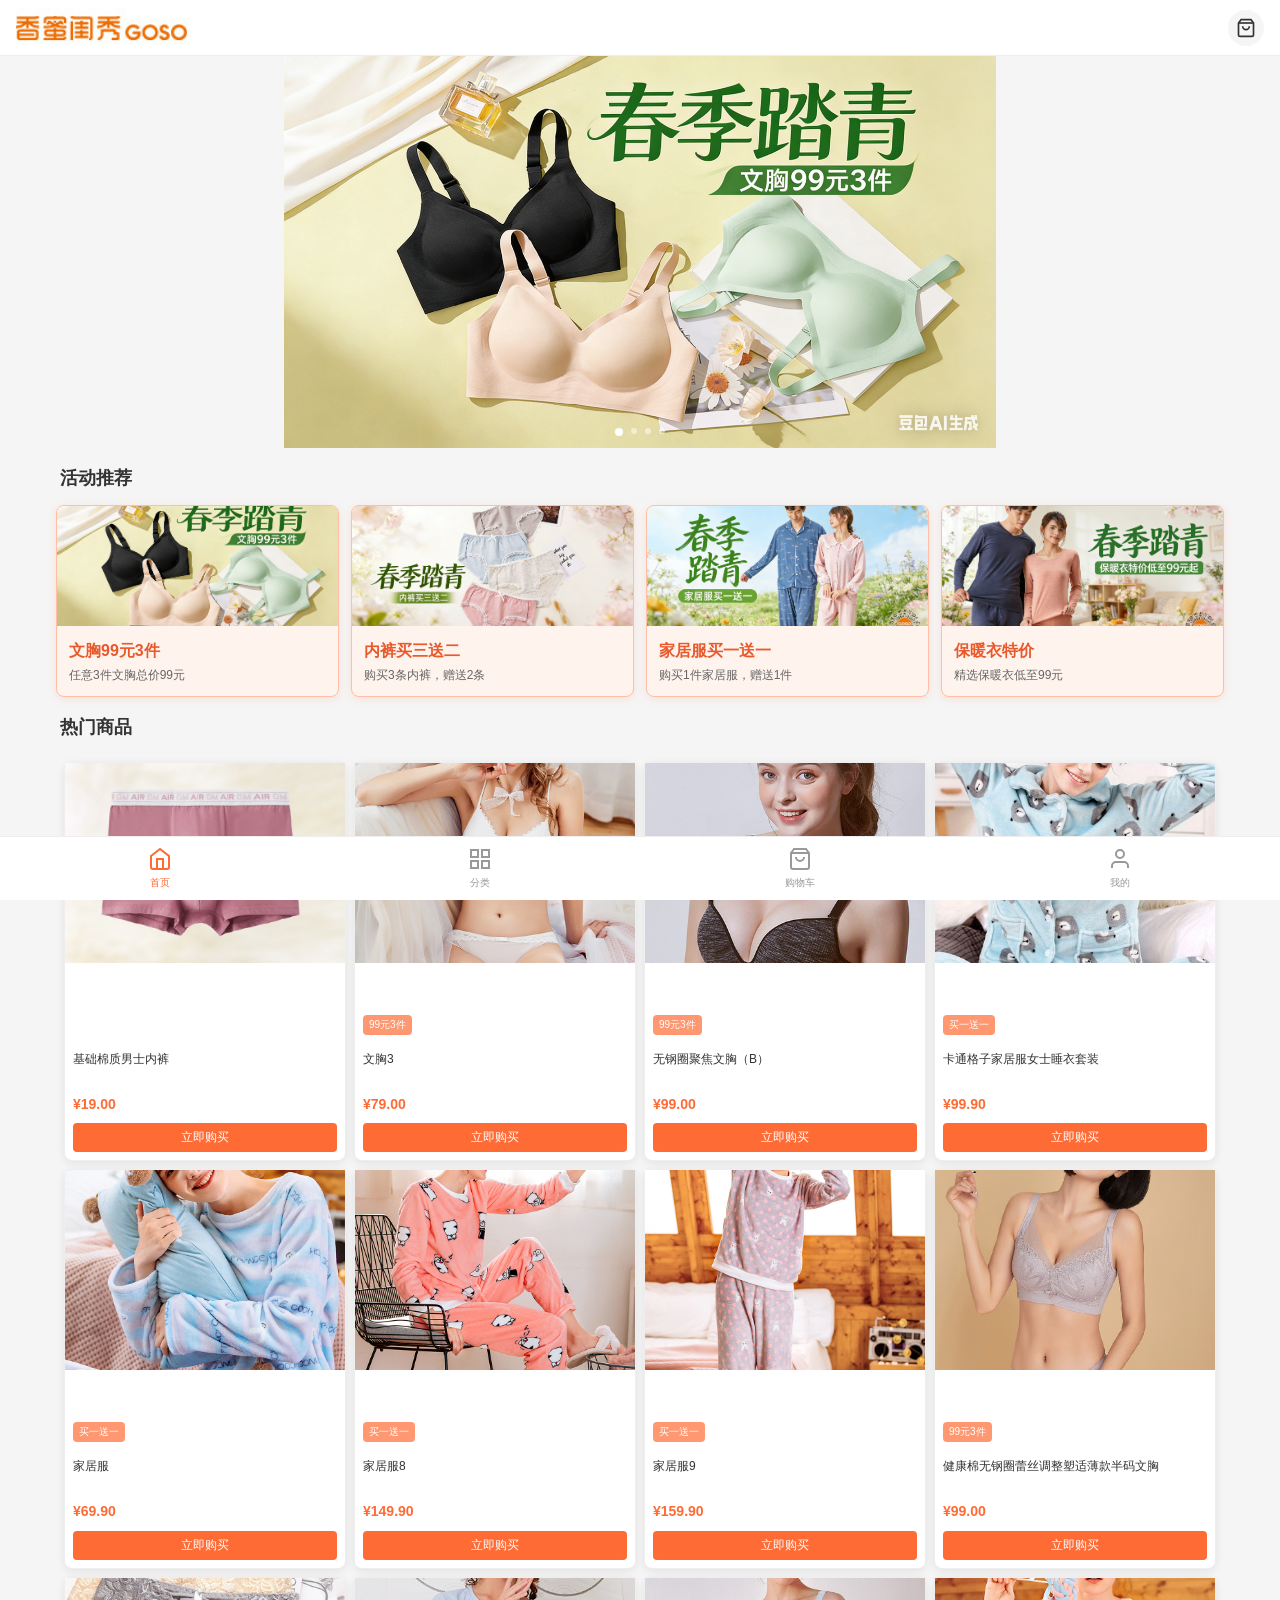
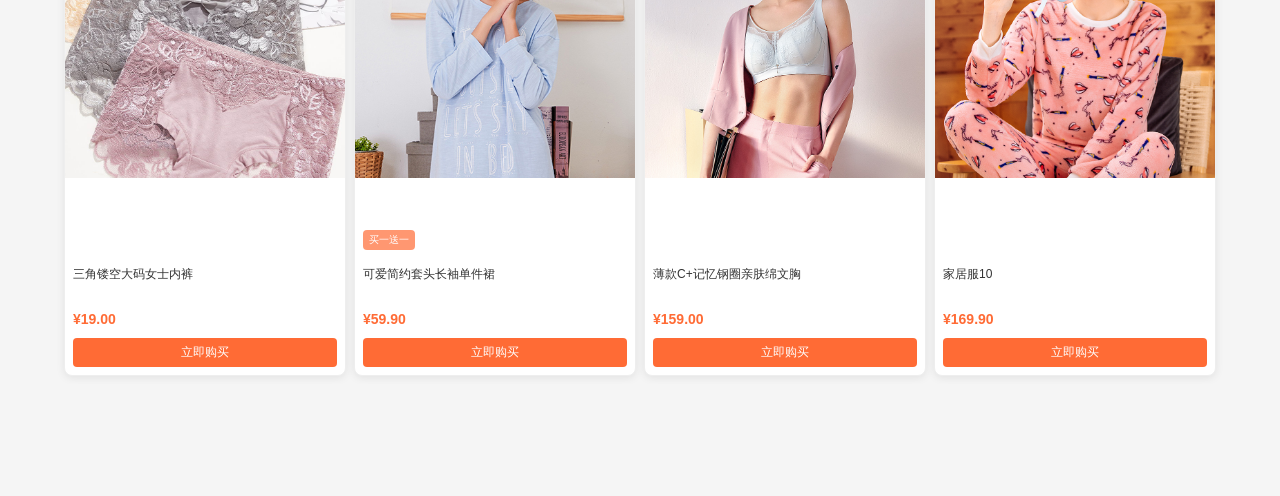
==== commit b6c40c54: "页面优化 页面优化" ====
--- a/index.html
+++ b/index.html
@@ -23,37 +23,17 @@
   <div class="container" style="margin-top: 48px; margin-bottom: 56px;">
     <div class="carousel">
       <div class="carousel-inner">
-        <div class="carousel-item">
-          <img src="carousel/文胸.png" alt="文胸99元3件">
-          <div class="carousel-overlay">
-            <div class="carousel-title">文胸99元3件</div>
-            <div class="carousel-desc">任意3件文胸总价99元</div>
-            <div class="carousel-btn">立即抢购</div>
-          </div>
+        <div class="carousel-item" onclick="navigateToCategory('文胸')">
+          <img src="carousel/文胸.png" alt="文胸99元3件" loading="lazy">
         </div>
-        <div class="carousel-item">
-          <img src="carousel/内裤.png" alt="内裤买三送二">
-          <div class="carousel-overlay">
-            <div class="carousel-title">内裤买三送二</div>
-            <div class="carousel-desc">购买3条内裤，赠送2条</div>
-            <div class="carousel-btn">立即抢购</div>
-          </div>
+        <div class="carousel-item" onclick="navigateToCategory('内裤')">
+          <img src="carousel/内裤.png" alt="内裤买三送二" loading="lazy">
         </div>
-        <div class="carousel-item">
-          <img src="carousel/家居服.png" alt="家居服买一送一">
-          <div class="carousel-overlay">
-            <div class="carousel-title">家居服买一送一</div>
-            <div class="carousel-desc">购买1件家居服，赠送1件</div>
-            <div class="carousel-btn">立即抢购</div>
-          </div>
+        <div class="carousel-item" onclick="navigateToCategory('家居服')">
+          <img src="carousel/家居服.png" alt="家居服买一送一" loading="lazy">
         </div>
-        <div class="carousel-item">
-          <img src="carousel/保暖衣.png" alt="保暖衣特价">
-          <div class="carousel-overlay">
-            <div class="carousel-title">保暖衣特价</div>
-            <div class="carousel-desc">精选保暖衣低至99元</div>
-            <div class="carousel-btn">立即抢购</div>
-          </div>
+        <div class="carousel-item" onclick="navigateToCategory('保暖衣')">
+          <img src="carousel/保暖衣.png" alt="保暖衣特价" loading="lazy">
         </div>
       </div>
       <div class="carousel-indicators">
@@ -66,29 +46,29 @@
 
     <h2 class="section-title">活动推荐</h2>
     <div class="activity-grid">
-      <div class="activity-card" onclick="navigateTo('category')">
-        <img src="carousel/文胸.png" alt="文胸99元3件">
+      <div class="activity-card" onclick="navigateToCategory('文胸')">
+        <img src="carousel/文胸.png" alt="文胸99元3件" loading="lazy">
         <div class="activity-info">
           <div class="activity-name">文胸99元3件</div>
           <div class="activity-desc">任意3件文胸总价99元</div>
         </div>
       </div>
-      <div class="activity-card" onclick="navigateTo('category')">
-        <img src="carousel/内裤.png" alt="内裤买三送二">
+      <div class="activity-card" onclick="navigateToCategory('内裤')">
+        <img src="carousel/内裤.png" alt="内裤买三送二" loading="lazy">
         <div class="activity-info">
           <div class="activity-name">内裤买三送二</div>
           <div class="activity-desc">购买3条内裤，赠送2条</div>
         </div>
       </div>
-      <div class="activity-card" onclick="navigateTo('category')">
-        <img src="carousel/家居服.png" alt="家居服买一送一">
+      <div class="activity-card" onclick="navigateToCategory('家居服')">
+        <img src="carousel/家居服.png" alt="家居服买一送一" loading="lazy">
         <div class="activity-info">
           <div class="activity-name">家居服买一送一</div>
           <div class="activity-desc">购买1件家居服，赠送1件</div>
         </div>
       </div>
-      <div class="activity-card" onclick="navigateTo('category')">
-        <img src="carousel/保暖衣.png" alt="保暖衣特价">
+      <div class="activity-card" onclick="navigateToCategory('保暖衣')">
+        <img src="carousel/保暖衣.png" alt="保暖衣特价" loading="lazy">
         <div class="activity-info">
           <div class="activity-name">保暖衣特价</div>
           <div class="activity-desc">精选保暖衣低至99元</div>
@@ -151,18 +131,28 @@
         productCard.className = 'product-card';
         productCard.innerHTML = `
           <div class="product-image-wrapper">
-            <img src="${product.image}" alt="${product.name}" class="product-image">
+            <img src="${product.image}" alt="${product.name}" class="product-image" loading="lazy">
             ${activityTag}
           </div>
           <div class="product-info">
             <div class="product-name">${product.name}</div>
             <div class="product-bottom">
               <div class="product-price">¥${product.price.toFixed(2)}</div>
-              <button class="buy-btn" onclick="event.stopPropagation(); addToCart('${product.id}')">立即购买</button>
+              <button class="buy-btn" data-product-id="${product.id}">立即购买</button>
             </div>
           </div>
         `;
+        
         productCard.addEventListener('click', () => showToast('商品详情功能开发中'));
+        
+        const buyBtn = productCard.querySelector('.buy-btn');
+        if (buyBtn) {
+          buyBtn.addEventListener('click', (e) => {
+            e.stopPropagation();
+            addToCart(product.id);
+          });
+        }
+        
         hotProductsContainer.appendChild(productCard);
       });
     });
@@ -184,6 +174,11 @@
         showToast('已添加到购物车');
       }
     }
+
+    function navigateToCategory(category) {
+      localStorage.setItem('selectedCategory', category);
+      navigateTo('category');
+    }
   </script>
 </body>
 </html>
--- a/css/common.css
+++ b/css/common.css
@@ -146,6 +146,11 @@
 .carousel .carousel-item {
   min-width: 100%;
   height: 200px;
+  position: relative;
+}
+
+.carousel .carousel-item:first-child .carousel-overlay {
+  display: none !important;
 }
 
 .carousel .carousel-item img {
@@ -274,7 +279,7 @@
   overflow-y: auto;
   padding: 8px;
   display: grid;
-  grid-template-columns: repeat(4, 1fr);
+  grid-template-columns: repeat(2, 1fr);
   gap: 8px;
   margin-bottom: 16px;
 }
@@ -283,7 +288,7 @@
   background: #fff;
   border: 1px solid #eee;
   border-radius: 8px;
-  overflow: hidden;
+  overflow: visible;
   box-shadow: 0 2px 8px rgba(0, 0, 0, 0.08);
   cursor: pointer;
   transition: all 0.3s;
@@ -309,7 +314,7 @@
   width: 100%;
   aspect-ratio: 1 / 1;
   min-height: 120px;
-  overflow: hidden;
+  overflow: visible;
 }
 
 .product-card .product-info {
@@ -318,6 +323,7 @@
   flex-direction: column;
   gap: 8px;
   flex: 1;
+  overflow: visible;
 }
 
 .product-card .product-name {
@@ -349,6 +355,7 @@
   flex-direction: column;
   gap: 8px;
   margin-top: auto;
+  overflow: visible;
 }
 
 .product-card .product-price {
@@ -368,6 +375,8 @@
   cursor: pointer;
   white-space: nowrap;
   width: 100%;
+  position: relative;
+  z-index: 10;
 }
 
 .product-card .buy-btn:active {
